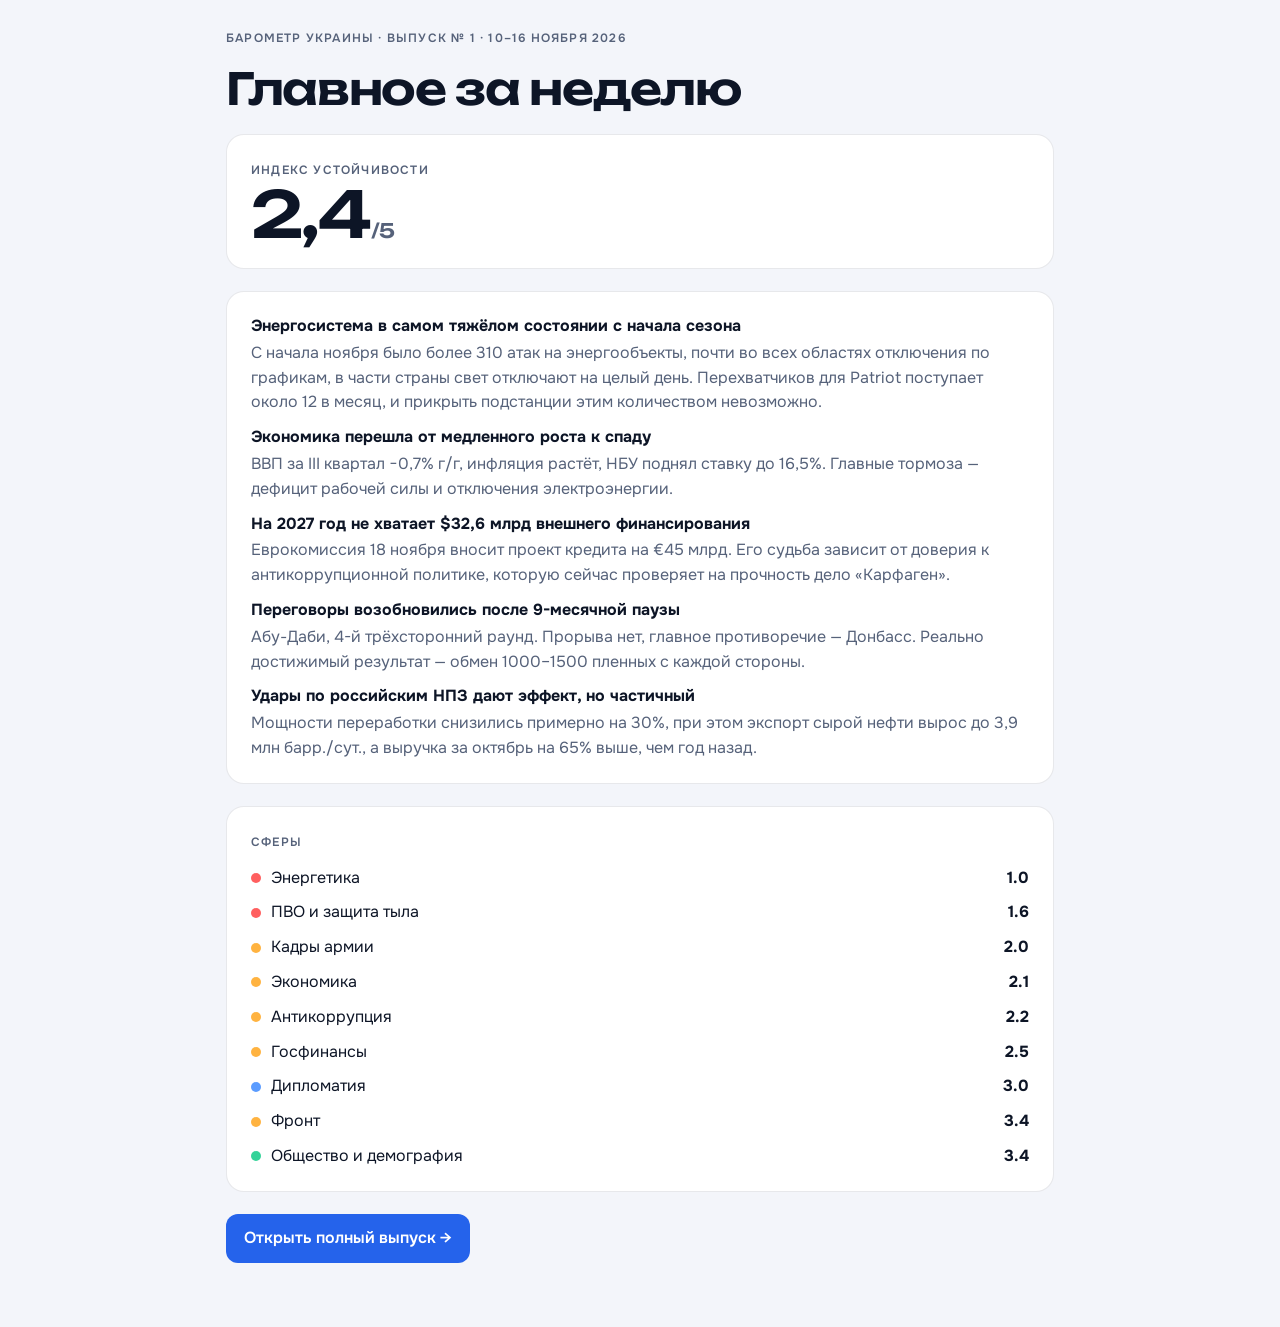
==== site/issues/2026-11-17/index.html @ 3b766e54 "Прогнозы с вероятностями, сценарии, панель «Россия», страницы выпусков, поиск, сравнение, контроль с" ====
<!doctype html><html lang="ru"><head><meta charset="utf-8"><meta name="viewport" content="width=device-width,initial-scale=1">
<title>Барометр Украины · Выпуск № 1: 2,4/5</title><meta name="description" content="Энергосистема в самом тяжёлом состоянии с начала сезона · Экономика перешла от медленного роста к спаду · На 2027 год не хватает $32,6 млрд внешнего финансирования">
<meta property="og:title" content="Барометр Украины · Выпуск № 1: 2,4/5"><meta property="og:description" content="Энергосистема в самом тяжёлом состоянии с начала сезона · Экономика перешла от медленного роста к спаду · На 2027 год не хватает $32,6 млрд внешнего финансирования"><meta property="og:type" content="article">
<meta property="og:image" content="https://vladtrwork-stack.github.io/ukraine-barometer/cards/2026-11-17-ru.png"><meta name="twitter:card" content="summary_large_image"><link rel="alternate" hreflang="ru" href="https://vladtrwork-stack.github.io/ukraine-barometer/issues/2026-11-17/"><link rel="alternate" hreflang="uk" href="https://vladtrwork-stack.github.io/ukraine-barometer/issues/2026-11-17/uk.html"><link rel="alternate" hreflang="en" href="https://vladtrwork-stack.github.io/ukraine-barometer/issues/2026-11-17/en.html">
<link rel="stylesheet" href="https://fonts.googleapis.com/css2?family=Unbounded:wght@600&family=Onest:wght@400;500;600&display=swap">
<style>:root{--bg:#06080d;--card:#0d121c;--ink:#eaf0fa;--muted:#93a0b6;--line:rgba(148,170,210,.14);--accent:#5b9cff;color-scheme:dark}
@media (prefers-color-scheme:light){:root{--bg:#f3f5fa;--card:#fff;--ink:#0d1526;--muted:#56627a;--line:rgba(20,34,64,.1);--accent:#2563eb;color-scheme:light}}
*{box-sizing:border-box}body{margin:0;background:var(--bg);color:var(--ink);font:16px/1.55 Onest,system-ui,sans-serif}
main{max-width:860px;margin:0 auto;padding:32px max(16px,env(safe-area-inset-left)) 64px;display:grid;gap:22px}
.k{font:600 12px/1 Onest;letter-spacing:.1em;text-transform:uppercase;color:var(--muted)}h1{font:600 clamp(28px,5vw,44px)/1.05 Unbounded,sans-serif;letter-spacing:-.03em;margin:0}
.ix{font:600 64px/1 Unbounded,sans-serif;letter-spacing:-.04em}.ix small{font-size:20px;color:var(--muted)}
.c{background:var(--card);border:1px solid var(--line);border-radius:18px;padding:22px 24px}ul{list-style:none;margin:0;padding:0;display:grid;gap:10px}
.a li{display:grid;grid-template-columns:10px 1fr auto;gap:10px;align-items:center}.a span{width:10px;height:10px;border-radius:50%}
.h p{margin:2px 0 0;color:var(--muted)}a.b{justify-self:start;background:var(--accent);color:#fff;text-decoration:none;padding:12px 18px;border-radius:12px;font-weight:600}</style></head>
<body><main><span class="k">Барометр Украины · Выпуск № 1 · 10–16 ноября 2026</span><h1>Главное за неделю</h1>
<div class="c"><span class="k">Индекс устойчивости</span><div class="ix">2,4<small> / 5</small></div></div>
<div class="c h"><ul><li><b>Энергосистема в самом тяжёлом состоянии с начала сезона</b><p>С начала ноября было более 310 атак на энергообъекты, почти во всех областях отключения по графикам, в части страны свет отключают на целый день. Перехватчиков для Patriot поступает около 12 в месяц, и прикрыть подстанции этим количеством невозможно.</p></li><li><b>Экономика перешла от медленного роста к спаду</b><p>ВВП за III квартал −0,7% г/г, инфляция растёт, НБУ поднял ставку до 16,5%. Главные тормоза — дефицит рабочей силы и отключения электроэнергии.</p></li><li><b>На 2027 год не хватает $32,6 млрд внешнего финансирования</b><p>Еврокомиссия 18 ноября вносит проект кредита на €45 млрд. Его судьба зависит от доверия к антикоррупционной политике, которую сейчас проверяет на прочность дело «Карфаген».</p></li><li><b>Переговоры возобновились после 9-месячной паузы</b><p>Абу-Даби, 4-й трёхсторонний раунд. Прорыва нет, главное противоречие — Донбасс. Реально достижимый результат — обмен 1000–1500 пленных с каждой стороны.</p></li><li><b>Удары по российским НПЗ дают эффект, но частичный</b><p>Мощности переработки снизились примерно на 30%, при этом экспорт сырой нефти вырос до 3,9 млн барр./сут., а выручка за октябрь на 65% выше, чем год назад.</p></li></ul></div><div class="c a"><span class="k">Сферы</span><ul style="margin-top:12px"><li><span style='background:#ff5f5f'></span>Энергетика<b>1.0</b></li><li><span style='background:#ff5f5f'></span>ПВО и защита тыла<b>1.6</b></li><li><span style='background:#ffb340'></span>Кадры армии<b>2.0</b></li><li><span style='background:#ffb340'></span>Экономика<b>2.1</b></li><li><span style='background:#ffb340'></span>Антикоррупция<b>2.2</b></li><li><span style='background:#ffb340'></span>Госфинансы<b>2.5</b></li><li><span style='background:#5b9cff'></span>Дипломатия<b>3.0</b></li><li><span style='background:#ffb340'></span>Фронт<b>3.4</b></li><li><span style='background:#34d399'></span>Общество и демография<b>3.4</b></li></ul></div>
<a class="b" href="../../?week=2026-11-17&lang=ru">Открыть полный выпуск →</a></main></body></html>
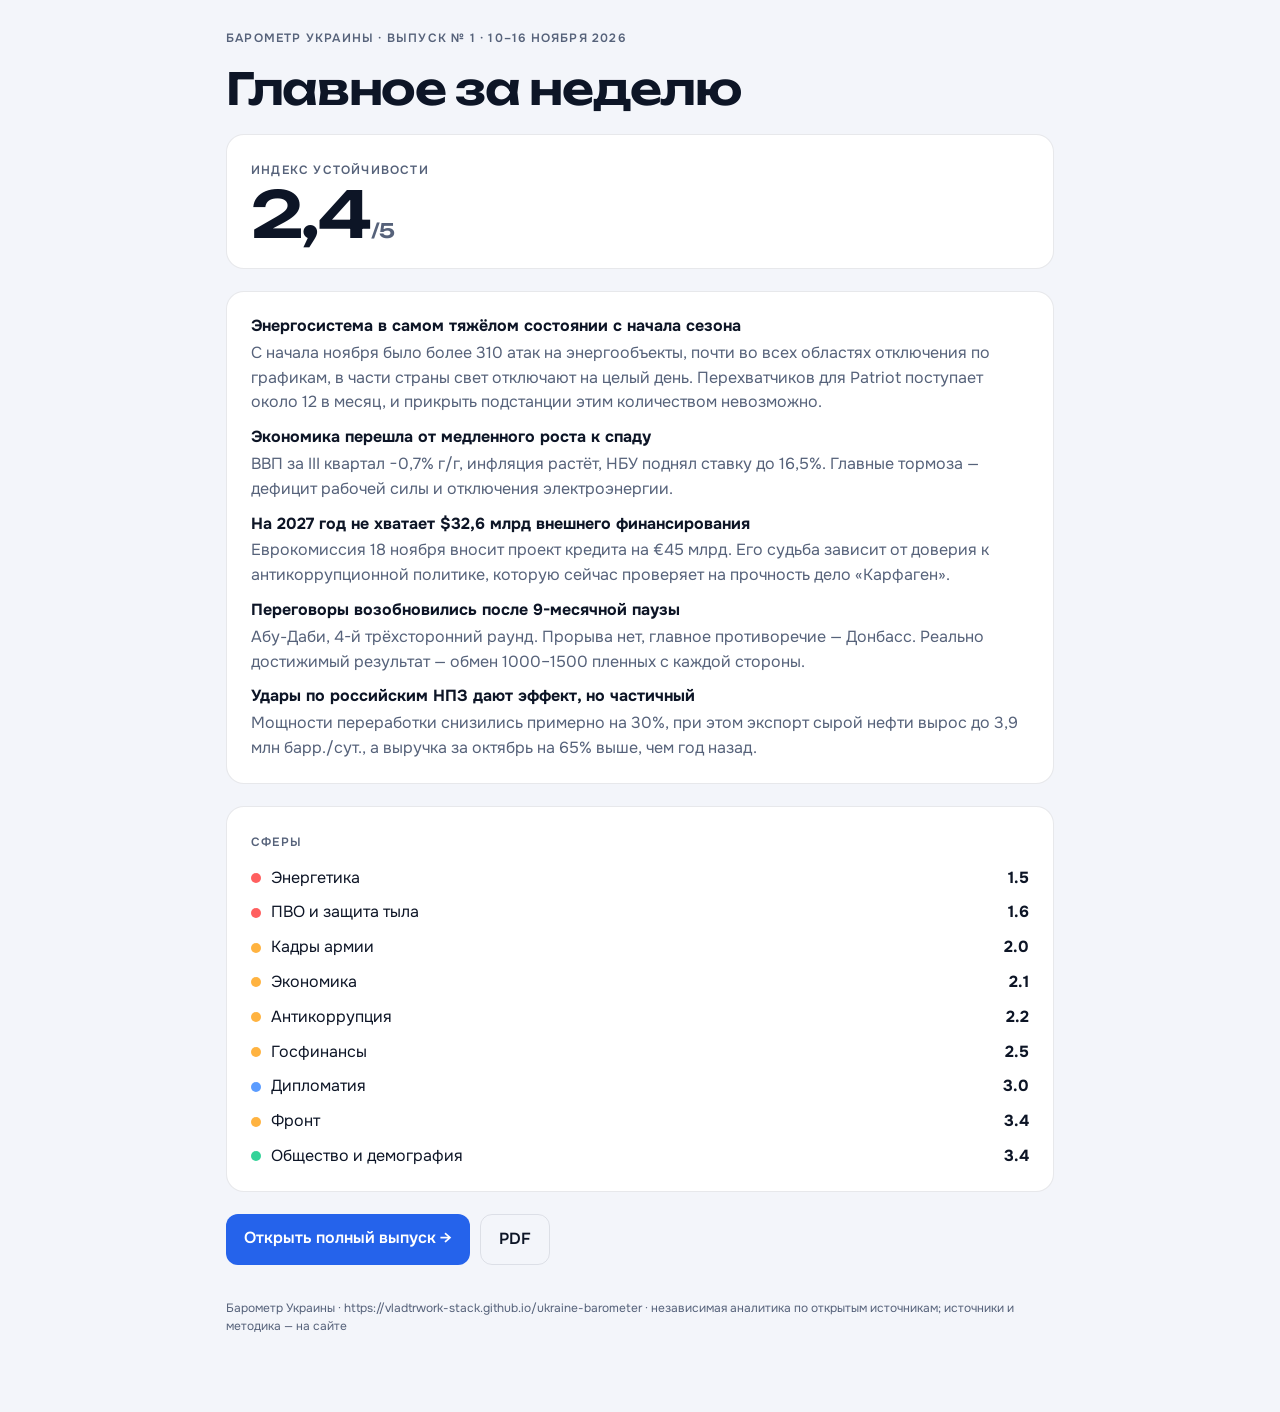
==== commit b3aa829e: "Настоящая карта с линией фронта по неделям, история недели, трекер решений, ночная яркость NASA, вни" ====
--- a/site/issues/2026-11-17/index.html
+++ b/site/issues/2026-11-17/index.html
@@ -11,8 +11,12 @@
 .ix{font:600 64px/1 Unbounded,sans-serif;letter-spacing:-.04em}.ix small{font-size:20px;color:var(--muted)}
 .c{background:var(--card);border:1px solid var(--line);border-radius:18px;padding:22px 24px}ul{list-style:none;margin:0;padding:0;display:grid;gap:10px}
 .a li{display:grid;grid-template-columns:10px 1fr auto;gap:10px;align-items:center}.a span{width:10px;height:10px;border-radius:50%}
-.h p{margin:2px 0 0;color:var(--muted)}a.b{justify-self:start;background:var(--accent);color:#fff;text-decoration:none;padding:12px 18px;border-radius:12px;font-weight:600}</style></head>
+.h p{margin:2px 0 0;color:var(--muted)}a.b{justify-self:start;background:var(--accent);color:#fff;text-decoration:none;padding:12px 18px;border-radius:12px;font-weight:600}
+.row{display:flex;gap:10px;flex-wrap:wrap}a.g{background:transparent;color:var(--ink);border:1px solid var(--line)}
+.src{font-size:12px;color:var(--muted)}
+@media print{:root{--bg:#fff;--card:#fff;--ink:#0d1526;--muted:#56627a;--line:#d8dde8;color-scheme:light}main{padding:0}.row{display:none}.c{break-inside:avoid}@page{margin:16mm}}</style></head>
 <body><main><span class="k">Барометр Украины · Выпуск № 1 · 10–16 ноября 2026</span><h1>Главное за неделю</h1>
 <div class="c"><span class="k">Индекс устойчивости</span><div class="ix">2,4<small> / 5</small></div></div>
-<div class="c h"><ul><li><b>Энергосистема в самом тяжёлом состоянии с начала сезона</b><p>С начала ноября было более 310 атак на энергообъекты, почти во всех областях отключения по графикам, в части страны свет отключают на целый день. Перехватчиков для Patriot поступает около 12 в месяц, и прикрыть подстанции этим количеством невозможно.</p></li><li><b>Экономика перешла от медленного роста к спаду</b><p>ВВП за III квартал −0,7% г/г, инфляция растёт, НБУ поднял ставку до 16,5%. Главные тормоза — дефицит рабочей силы и отключения электроэнергии.</p></li><li><b>На 2027 год не хватает $32,6 млрд внешнего финансирования</b><p>Еврокомиссия 18 ноября вносит проект кредита на €45 млрд. Его судьба зависит от доверия к антикоррупционной политике, которую сейчас проверяет на прочность дело «Карфаген».</p></li><li><b>Переговоры возобновились после 9-месячной паузы</b><p>Абу-Даби, 4-й трёхсторонний раунд. Прорыва нет, главное противоречие — Донбасс. Реально достижимый результат — обмен 1000–1500 пленных с каждой стороны.</p></li><li><b>Удары по российским НПЗ дают эффект, но частичный</b><p>Мощности переработки снизились примерно на 30%, при этом экспорт сырой нефти вырос до 3,9 млн барр./сут., а выручка за октябрь на 65% выше, чем год назад.</p></li></ul></div><div class="c a"><span class="k">Сферы</span><ul style="margin-top:12px"><li><span style='background:#ff5f5f'></span>Энергетика<b>1.0</b></li><li><span style='background:#ff5f5f'></span>ПВО и защита тыла<b>1.6</b></li><li><span style='background:#ffb340'></span>Кадры армии<b>2.0</b></li><li><span style='background:#ffb340'></span>Экономика<b>2.1</b></li><li><span style='background:#ffb340'></span>Антикоррупция<b>2.2</b></li><li><span style='background:#ffb340'></span>Госфинансы<b>2.5</b></li><li><span style='background:#5b9cff'></span>Дипломатия<b>3.0</b></li><li><span style='background:#ffb340'></span>Фронт<b>3.4</b></li><li><span style='background:#34d399'></span>Общество и демография<b>3.4</b></li></ul></div>
-<a class="b" href="../../?week=2026-11-17&lang=ru">Открыть полный выпуск →</a></main></body></html>+<div class="c h"><ul><li><b>Энергосистема в самом тяжёлом состоянии с начала сезона</b><p>С начала ноября было более 310 атак на энергообъекты, почти во всех областях отключения по графикам, в части страны свет отключают на целый день. Перехватчиков для Patriot поступает около 12 в месяц, и прикрыть подстанции этим количеством невозможно.</p></li><li><b>Экономика перешла от медленного роста к спаду</b><p>ВВП за III квартал −0,7% г/г, инфляция растёт, НБУ поднял ставку до 16,5%. Главные тормоза — дефицит рабочей силы и отключения электроэнергии.</p></li><li><b>На 2027 год не хватает $32,6 млрд внешнего финансирования</b><p>Еврокомиссия 18 ноября вносит проект кредита на €45 млрд. Его судьба зависит от доверия к антикоррупционной политике, которую сейчас проверяет на прочность дело «Карфаген».</p></li><li><b>Переговоры возобновились после 9-месячной паузы</b><p>Абу-Даби, 4-й трёхсторонний раунд. Прорыва нет, главное противоречие — Донбасс. Реально достижимый результат — обмен 1000–1500 пленных с каждой стороны.</p></li><li><b>Удары по российским НПЗ дают эффект, но частичный</b><p>Мощности переработки снизились примерно на 30%, при этом экспорт сырой нефти вырос до 3,9 млн барр./сут., а выручка за октябрь на 65% выше, чем год назад.</p></li></ul></div><div class="c a"><span class="k">Сферы</span><ul style="margin-top:12px"><li><span style='background:#ff5f5f'></span>Энергетика<b>1.5</b></li><li><span style='background:#ff5f5f'></span>ПВО и защита тыла<b>1.6</b></li><li><span style='background:#ffb340'></span>Кадры армии<b>2.0</b></li><li><span style='background:#ffb340'></span>Экономика<b>2.1</b></li><li><span style='background:#ffb340'></span>Антикоррупция<b>2.2</b></li><li><span style='background:#ffb340'></span>Госфинансы<b>2.5</b></li><li><span style='background:#5b9cff'></span>Дипломатия<b>3.0</b></li><li><span style='background:#ffb340'></span>Фронт<b>3.4</b></li><li><span style='background:#34d399'></span>Общество и демография<b>3.4</b></li></ul></div>
+<div class="row"><a class="b" href="../../?week=2026-11-17&lang=ru">Открыть полный выпуск →</a><a class="b g" href="barometer-2026-11-17-ru.pdf" download>PDF</a></div>
+<p class="src">Барометр Украины · https://vladtrwork-stack.github.io/ukraine-barometer · независимая аналитика по открытым источникам; источники и методика — на сайте</p></main></body></html>
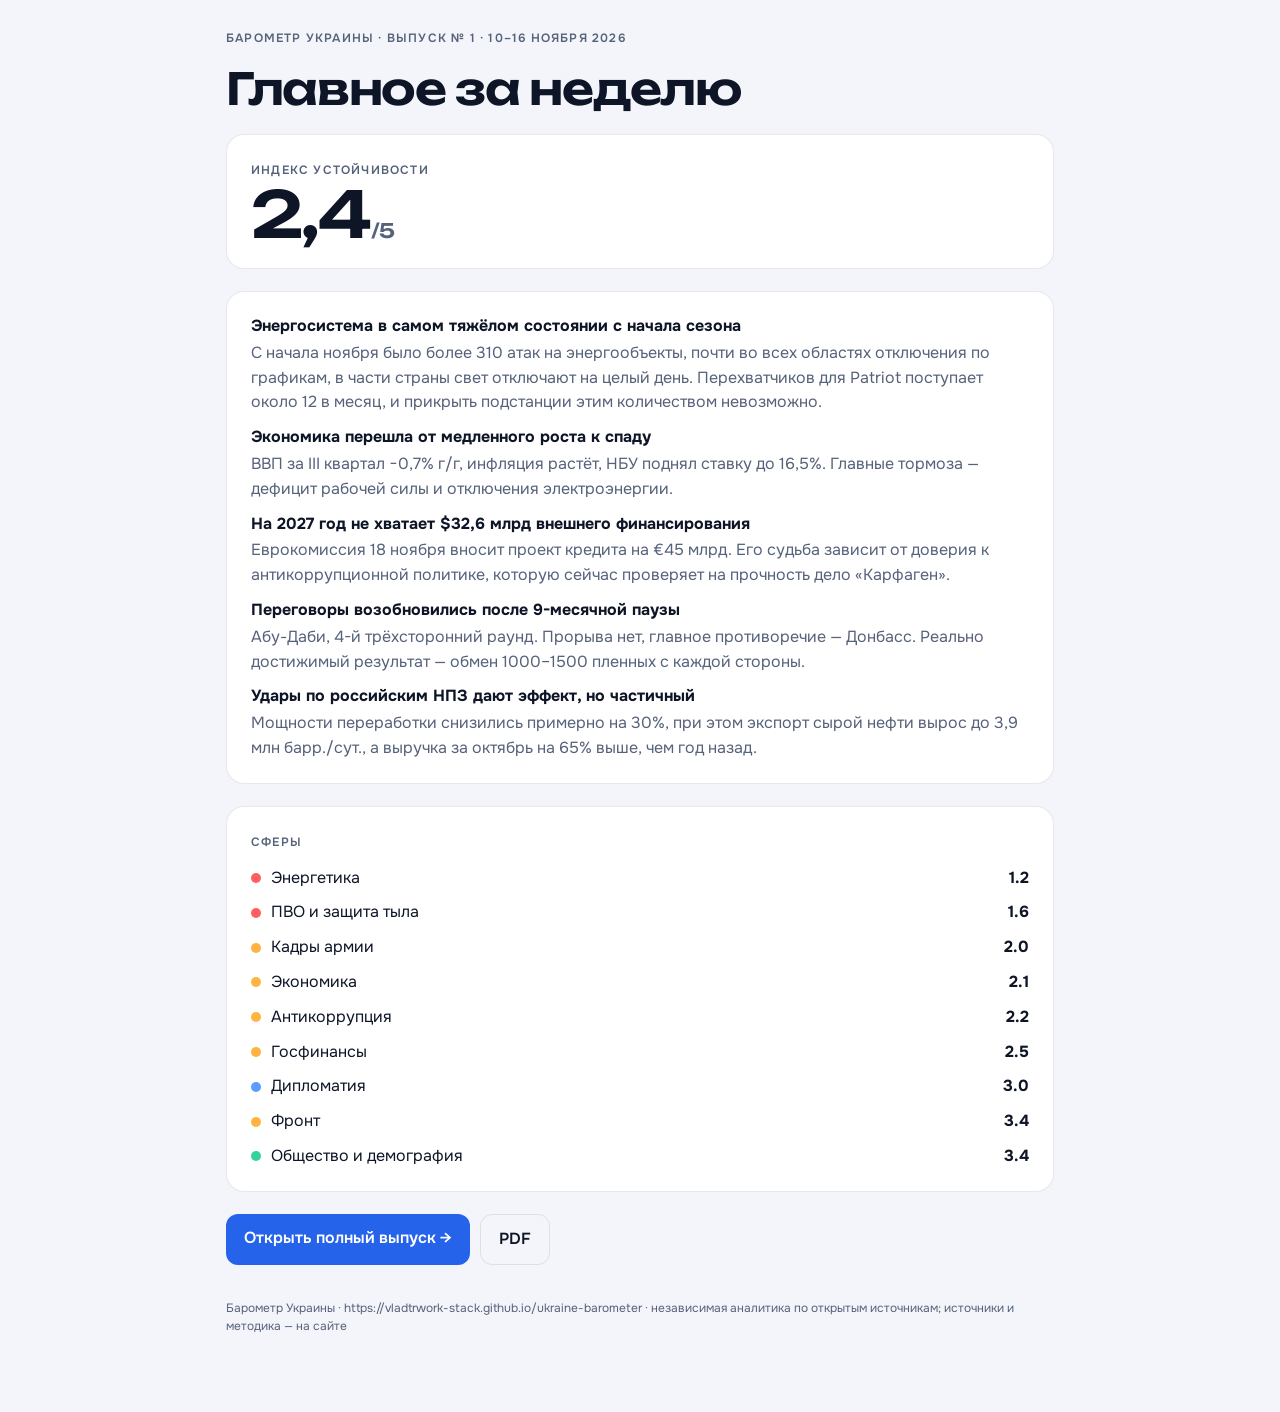
==== commit 5df473bd: "Выпуск № 2: 17–23 ноября 2026; сбор данных по шагам с лимитами времени, без лавины деплоев Co-Author" ====
--- a/site/issues/2026-11-17/index.html
+++ b/site/issues/2026-11-17/index.html
@@ -17,6 +17,6 @@
 @media print{:root{--bg:#fff;--card:#fff;--ink:#0d1526;--muted:#56627a;--line:#d8dde8;color-scheme:light}main{padding:0}.row{display:none}.c{break-inside:avoid}@page{margin:16mm}}</style></head>
 <body><main><span class="k">Барометр Украины · Выпуск № 1 · 10–16 ноября 2026</span><h1>Главное за неделю</h1>
 <div class="c"><span class="k">Индекс устойчивости</span><div class="ix">2,4<small> / 5</small></div></div>
-<div class="c h"><ul><li><b>Энергосистема в самом тяжёлом состоянии с начала сезона</b><p>С начала ноября было более 310 атак на энергообъекты, почти во всех областях отключения по графикам, в части страны свет отключают на целый день. Перехватчиков для Patriot поступает около 12 в месяц, и прикрыть подстанции этим количеством невозможно.</p></li><li><b>Экономика перешла от медленного роста к спаду</b><p>ВВП за III квартал −0,7% г/г, инфляция растёт, НБУ поднял ставку до 16,5%. Главные тормоза — дефицит рабочей силы и отключения электроэнергии.</p></li><li><b>На 2027 год не хватает $32,6 млрд внешнего финансирования</b><p>Еврокомиссия 18 ноября вносит проект кредита на €45 млрд. Его судьба зависит от доверия к антикоррупционной политике, которую сейчас проверяет на прочность дело «Карфаген».</p></li><li><b>Переговоры возобновились после 9-месячной паузы</b><p>Абу-Даби, 4-й трёхсторонний раунд. Прорыва нет, главное противоречие — Донбасс. Реально достижимый результат — обмен 1000–1500 пленных с каждой стороны.</p></li><li><b>Удары по российским НПЗ дают эффект, но частичный</b><p>Мощности переработки снизились примерно на 30%, при этом экспорт сырой нефти вырос до 3,9 млн барр./сут., а выручка за октябрь на 65% выше, чем год назад.</p></li></ul></div><div class="c a"><span class="k">Сферы</span><ul style="margin-top:12px"><li><span style='background:#ff5f5f'></span>Энергетика<b>1.5</b></li><li><span style='background:#ff5f5f'></span>ПВО и защита тыла<b>1.6</b></li><li><span style='background:#ffb340'></span>Кадры армии<b>2.0</b></li><li><span style='background:#ffb340'></span>Экономика<b>2.1</b></li><li><span style='background:#ffb340'></span>Антикоррупция<b>2.2</b></li><li><span style='background:#ffb340'></span>Госфинансы<b>2.5</b></li><li><span style='background:#5b9cff'></span>Дипломатия<b>3.0</b></li><li><span style='background:#ffb340'></span>Фронт<b>3.4</b></li><li><span style='background:#34d399'></span>Общество и демография<b>3.4</b></li></ul></div>
+<div class="c h"><ul><li><b>Энергосистема в самом тяжёлом состоянии с начала сезона</b><p>С начала ноября было более 310 атак на энергообъекты, почти во всех областях отключения по графикам, в части страны свет отключают на целый день. Перехватчиков для Patriot поступает около 12 в месяц, и прикрыть подстанции этим количеством невозможно.</p></li><li><b>Экономика перешла от медленного роста к спаду</b><p>ВВП за III квартал −0,7% г/г, инфляция растёт, НБУ поднял ставку до 16,5%. Главные тормоза — дефицит рабочей силы и отключения электроэнергии.</p></li><li><b>На 2027 год не хватает $32,6 млрд внешнего финансирования</b><p>Еврокомиссия 18 ноября вносит проект кредита на €45 млрд. Его судьба зависит от доверия к антикоррупционной политике, которую сейчас проверяет на прочность дело «Карфаген».</p></li><li><b>Переговоры возобновились после 9-месячной паузы</b><p>Абу-Даби, 4-й трёхсторонний раунд. Прорыва нет, главное противоречие — Донбасс. Реально достижимый результат — обмен 1000–1500 пленных с каждой стороны.</p></li><li><b>Удары по российским НПЗ дают эффект, но частичный</b><p>Мощности переработки снизились примерно на 30%, при этом экспорт сырой нефти вырос до 3,9 млн барр./сут., а выручка за октябрь на 65% выше, чем год назад.</p></li></ul></div><div class="c a"><span class="k">Сферы</span><ul style="margin-top:12px"><li><span style='background:#ff5f5f'></span>Энергетика<b>1.2</b></li><li><span style='background:#ff5f5f'></span>ПВО и защита тыла<b>1.6</b></li><li><span style='background:#ffb340'></span>Кадры армии<b>2.0</b></li><li><span style='background:#ffb340'></span>Экономика<b>2.1</b></li><li><span style='background:#ffb340'></span>Антикоррупция<b>2.2</b></li><li><span style='background:#ffb340'></span>Госфинансы<b>2.5</b></li><li><span style='background:#5b9cff'></span>Дипломатия<b>3.0</b></li><li><span style='background:#ffb340'></span>Фронт<b>3.4</b></li><li><span style='background:#34d399'></span>Общество и демография<b>3.4</b></li></ul></div>
 <div class="row"><a class="b" href="../../?week=2026-11-17&lang=ru">Открыть полный выпуск →</a><a class="b g" href="barometer-2026-11-17-ru.pdf" download>PDF</a></div>
 <p class="src">Барометр Украины · https://vladtrwork-stack.github.io/ukraine-barometer · независимая аналитика по открытым источникам; источники и методика — на сайте</p></main></body></html>
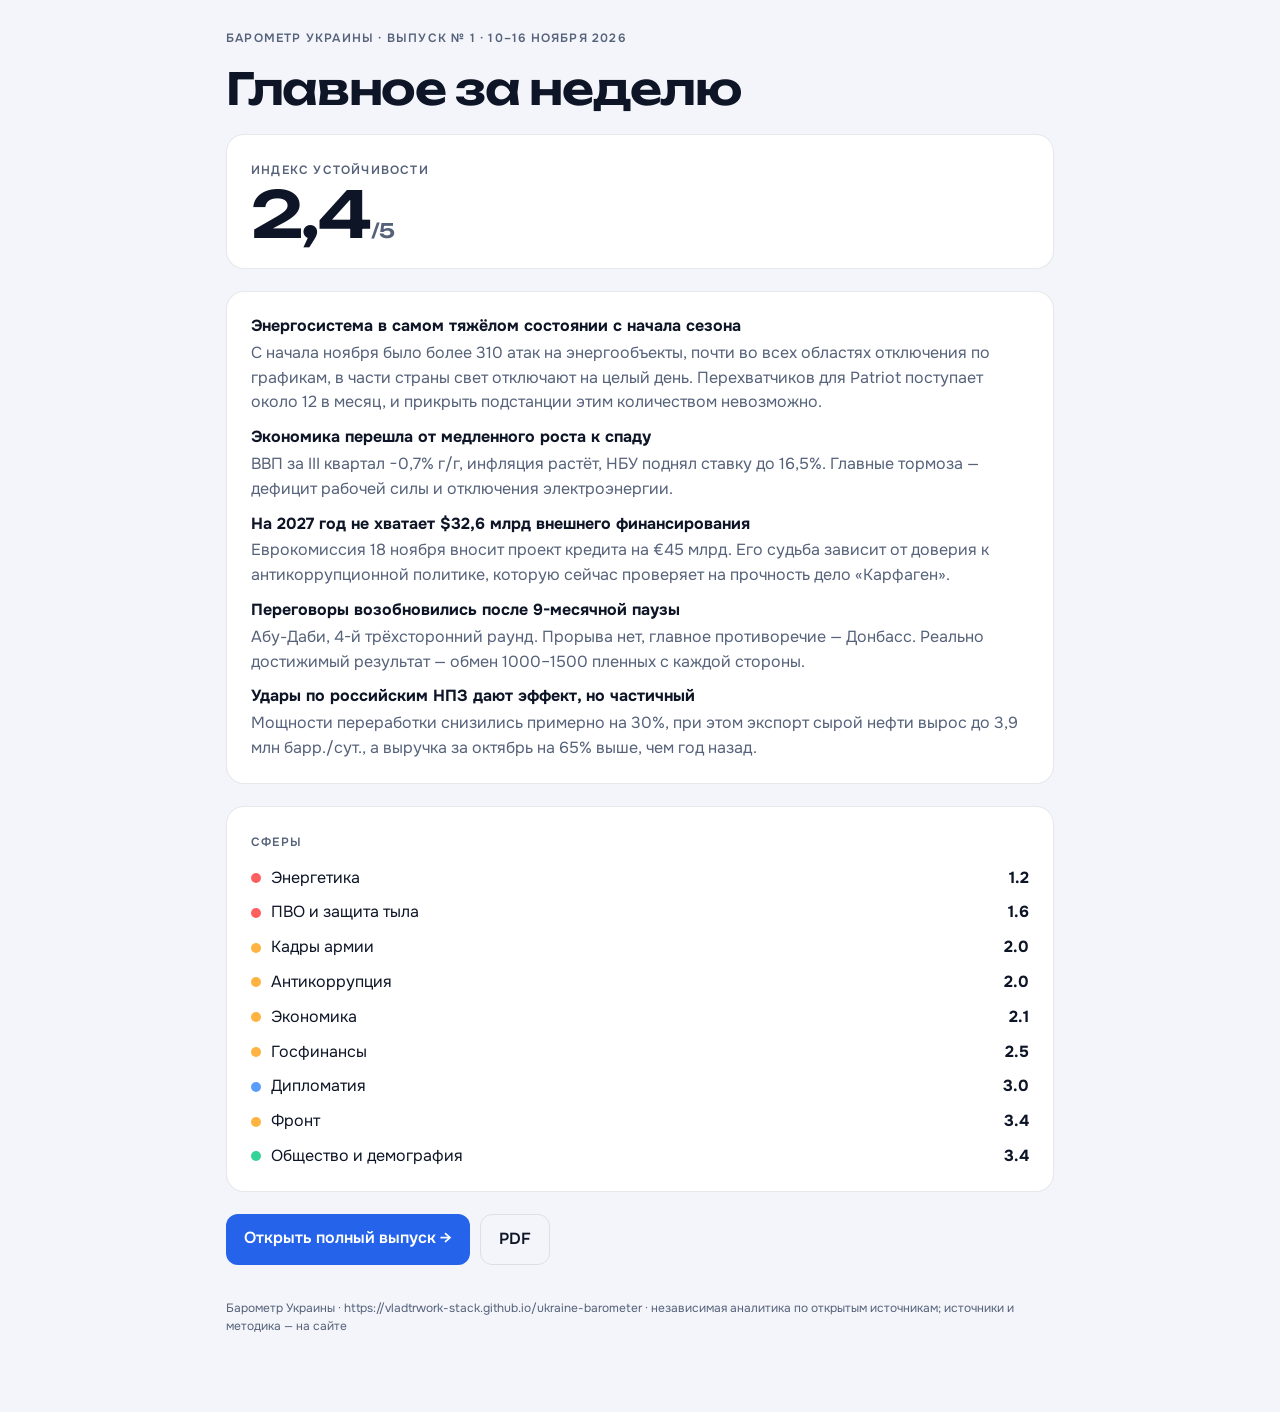
==== commit 9b8ace74: "Данные Prozorro за неделю к выпуску № 2 Co-Authored-By: Claude Opus 5.5 <noreply@anthropic.com>" ====
--- a/site/issues/2026-11-17/index.html
+++ b/site/issues/2026-11-17/index.html
@@ -17,6 +17,6 @@
 @media print{:root{--bg:#fff;--card:#fff;--ink:#0d1526;--muted:#56627a;--line:#d8dde8;color-scheme:light}main{padding:0}.row{display:none}.c{break-inside:avoid}@page{margin:16mm}}</style></head>
 <body><main><span class="k">Барометр Украины · Выпуск № 1 · 10–16 ноября 2026</span><h1>Главное за неделю</h1>
 <div class="c"><span class="k">Индекс устойчивости</span><div class="ix">2,4<small> / 5</small></div></div>
-<div class="c h"><ul><li><b>Энергосистема в самом тяжёлом состоянии с начала сезона</b><p>С начала ноября было более 310 атак на энергообъекты, почти во всех областях отключения по графикам, в части страны свет отключают на целый день. Перехватчиков для Patriot поступает около 12 в месяц, и прикрыть подстанции этим количеством невозможно.</p></li><li><b>Экономика перешла от медленного роста к спаду</b><p>ВВП за III квартал −0,7% г/г, инфляция растёт, НБУ поднял ставку до 16,5%. Главные тормоза — дефицит рабочей силы и отключения электроэнергии.</p></li><li><b>На 2027 год не хватает $32,6 млрд внешнего финансирования</b><p>Еврокомиссия 18 ноября вносит проект кредита на €45 млрд. Его судьба зависит от доверия к антикоррупционной политике, которую сейчас проверяет на прочность дело «Карфаген».</p></li><li><b>Переговоры возобновились после 9-месячной паузы</b><p>Абу-Даби, 4-й трёхсторонний раунд. Прорыва нет, главное противоречие — Донбасс. Реально достижимый результат — обмен 1000–1500 пленных с каждой стороны.</p></li><li><b>Удары по российским НПЗ дают эффект, но частичный</b><p>Мощности переработки снизились примерно на 30%, при этом экспорт сырой нефти вырос до 3,9 млн барр./сут., а выручка за октябрь на 65% выше, чем год назад.</p></li></ul></div><div class="c a"><span class="k">Сферы</span><ul style="margin-top:12px"><li><span style='background:#ff5f5f'></span>Энергетика<b>1.2</b></li><li><span style='background:#ff5f5f'></span>ПВО и защита тыла<b>1.6</b></li><li><span style='background:#ffb340'></span>Кадры армии<b>2.0</b></li><li><span style='background:#ffb340'></span>Экономика<b>2.1</b></li><li><span style='background:#ffb340'></span>Антикоррупция<b>2.2</b></li><li><span style='background:#ffb340'></span>Госфинансы<b>2.5</b></li><li><span style='background:#5b9cff'></span>Дипломатия<b>3.0</b></li><li><span style='background:#ffb340'></span>Фронт<b>3.4</b></li><li><span style='background:#34d399'></span>Общество и демография<b>3.4</b></li></ul></div>
+<div class="c h"><ul><li><b>Энергосистема в самом тяжёлом состоянии с начала сезона</b><p>С начала ноября было более 310 атак на энергообъекты, почти во всех областях отключения по графикам, в части страны свет отключают на целый день. Перехватчиков для Patriot поступает около 12 в месяц, и прикрыть подстанции этим количеством невозможно.</p></li><li><b>Экономика перешла от медленного роста к спаду</b><p>ВВП за III квартал −0,7% г/г, инфляция растёт, НБУ поднял ставку до 16,5%. Главные тормоза — дефицит рабочей силы и отключения электроэнергии.</p></li><li><b>На 2027 год не хватает $32,6 млрд внешнего финансирования</b><p>Еврокомиссия 18 ноября вносит проект кредита на €45 млрд. Его судьба зависит от доверия к антикоррупционной политике, которую сейчас проверяет на прочность дело «Карфаген».</p></li><li><b>Переговоры возобновились после 9-месячной паузы</b><p>Абу-Даби, 4-й трёхсторонний раунд. Прорыва нет, главное противоречие — Донбасс. Реально достижимый результат — обмен 1000–1500 пленных с каждой стороны.</p></li><li><b>Удары по российским НПЗ дают эффект, но частичный</b><p>Мощности переработки снизились примерно на 30%, при этом экспорт сырой нефти вырос до 3,9 млн барр./сут., а выручка за октябрь на 65% выше, чем год назад.</p></li></ul></div><div class="c a"><span class="k">Сферы</span><ul style="margin-top:12px"><li><span style='background:#ff5f5f'></span>Энергетика<b>1.2</b></li><li><span style='background:#ff5f5f'></span>ПВО и защита тыла<b>1.6</b></li><li><span style='background:#ffb340'></span>Кадры армии<b>2.0</b></li><li><span style='background:#ffb340'></span>Антикоррупция<b>2.0</b></li><li><span style='background:#ffb340'></span>Экономика<b>2.1</b></li><li><span style='background:#ffb340'></span>Госфинансы<b>2.5</b></li><li><span style='background:#5b9cff'></span>Дипломатия<b>3.0</b></li><li><span style='background:#ffb340'></span>Фронт<b>3.4</b></li><li><span style='background:#34d399'></span>Общество и демография<b>3.4</b></li></ul></div>
 <div class="row"><a class="b" href="../../?week=2026-11-17&lang=ru">Открыть полный выпуск →</a><a class="b g" href="barometer-2026-11-17-ru.pdf" download>PDF</a></div>
 <p class="src">Барометр Украины · https://vladtrwork-stack.github.io/ukraine-barometer · независимая аналитика по открытым источникам; источники и методика — на сайте</p></main></body></html>
